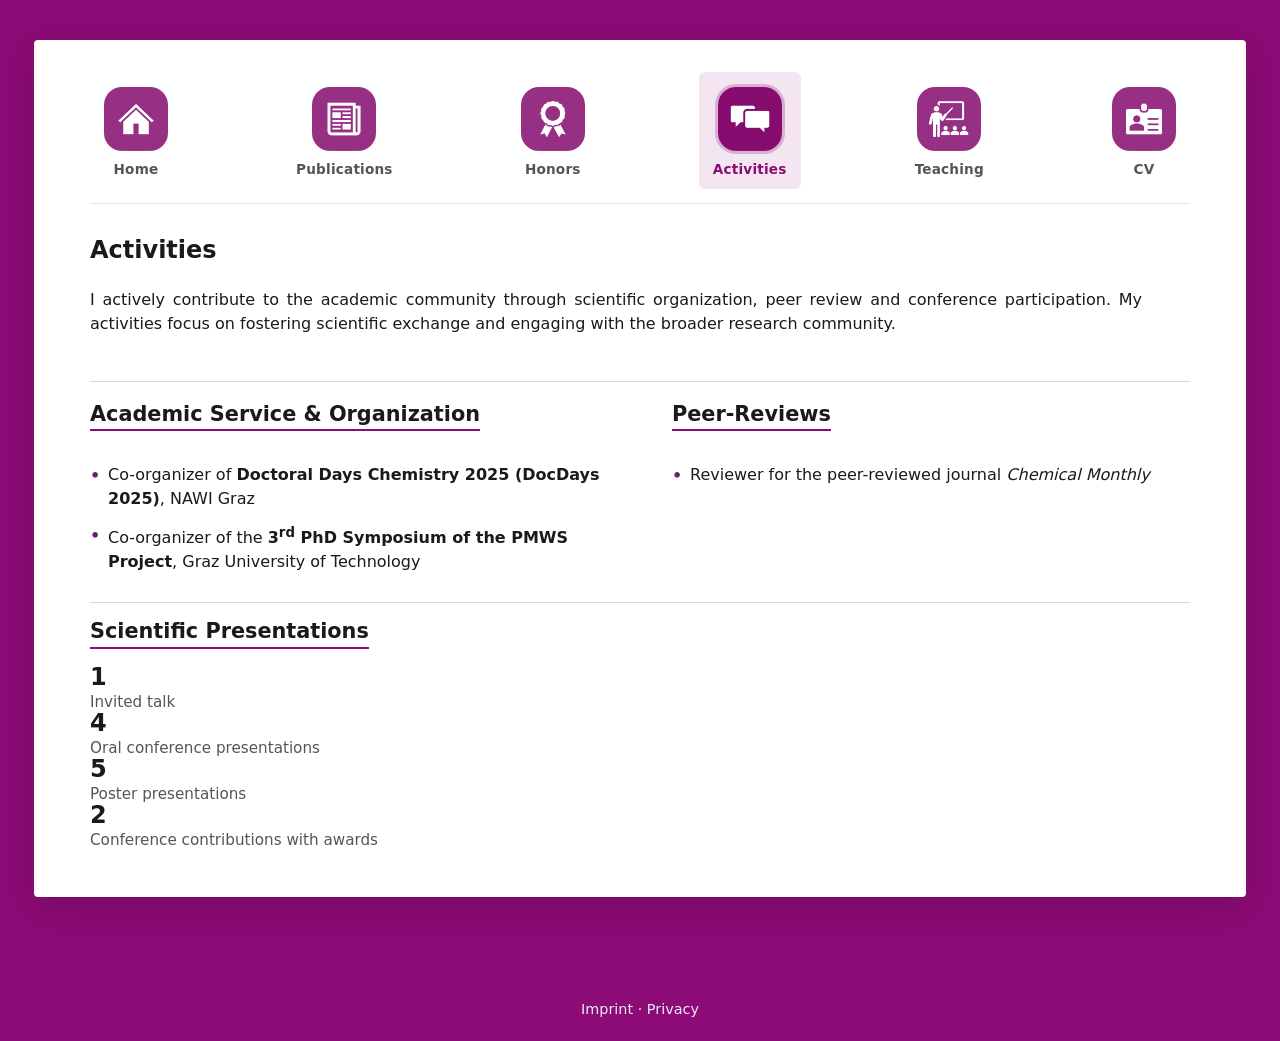
==== activities.html @ 8783dd0e "Update website (first public version) - V1" ====
<!DOCTYPE html>
<html lang="en">
<head>
  <meta charset="UTF-8">
  <link rel="stylesheet" href="style.css">
  <title>Activities – Nina Strasser</title>
</head>

<body>
  <div class="page">

    <nav class="icon-nav" aria-label="Primary navigation">
      <a class="nav-item" href="index.html">
        <img src="Assets/Symbol_Home.png" alt="" class="nav-icon">
        <span class="nav-label">Home</span>
      </a>

      <a class="nav-item" href="publications.html">
        <img src="Assets/Symbol_Publications.png" alt="" class="nav-icon">
        <span class="nav-label">Publications</span>
      </a>

      <a class="nav-item" href="awards.html">
        <img src="Assets/Symbol_Awards.png" alt="" class="nav-icon">
        <span class="nav-label">Honors</span>
      </a>

      <a class="nav-item active" href="activities.html">
        <img src="Assets/Symbol_Activities.png" alt="" class="nav-icon">
        <span class="nav-label">Activities</span>
      </a>

      <a class="nav-item" href="teaching.html">
        <img src="Assets/Symbol_Teaching.png" alt="" class="nav-icon">
        <span class="nav-label">Teaching</span>
      </a>

      <a class="nav-item" href="cv.html">
        <img src="Assets/Symbol_CV.png" alt="" class="nav-icon">
        <span class="nav-label">CV</span>
      </a>
    </nav>

    <!-- Intro block -->
    <section class="intro">
      <div class="intro-text">
        <h1>Activities</h1>

        <p class="lead">
          I actively contribute to the academic community through scientific organization,
          peer review and conference participation. My activities focus on fostering
          scientific exchange and engaging with the broader research community.
        </p>
      </div>
    </section>

    <hr class="section-divider">

    <!-- Two-column section -->
    <section class="info-section">
      <div class="info-column">
        <h2>Academic Service & Organization</h2>
        <ul class="research-list">
          <li>
            Co-organizer of <strong>Doctoral Days Chemistry 2025 (DocDays 2025)</strong>, NAWI Graz
          </li>
          <li>
            Co-organizer of the <strong>3<sup>rd</sup> PhD Symposium of the PMWS Project</strong>,
            Graz University of Technology
          </li>
        </ul>
      </div>

      <div class="info-column">
        <h2>Peer-Reviews</h2>
        <ul class="research-list">
          <li>
            Reviewer for the peer-reviewed journal <em>Chemical Monthly</em>
          </li>
        </ul>
      </div>
    </section>

    <hr class="section-divider">

    <!-- Full-width counters -->
    <section class="sheet">
      <h2>Scientific Presentations</h2>

      <div class="counter-grid">
        <div class="counter">
          <span class="counter-number">1</span>
          <span class="counter-label">Invited talk</span>
        </div>

        <div class="counter">
          <span class="counter-number">4</span>
          <span class="counter-label">Oral conference presentations</span>
        </div>

        <div class="counter">
          <span class="counter-number">5</span>
          <span class="counter-label">Poster presentations</span>
        </div>

        <div class="counter">
          <span class="counter-number">2</span>
          <span class="counter-label">Conference contributions with awards</span>
        </div>
      </div>
    </section>

  </div>

  <footer class="site-footer">
    <a href="imprint.html">Imprint</a> ·
    <a href="privacy.html">Privacy</a>
  </footer>

</body>
</html>
---- style.css ----
:root {
  --color-bg: #ffffff;
  --color-text: #1a1a1a;
  --color-text-secondary: #555555;
  --color-divider: #e6e6e6;

  --color-accent-primary: #8d0b76;
  --color-accent-secondary: #af549f;
  --color-accent-soft: #f3e6f1;
}

body {
  margin: 0;
  padding: 0 32px;       
  background-color: var(--color-accent-primary); /* #8d0b76 */
  font-family: system-ui, -apple-system, BlinkMacSystemFont, "Inter", sans-serif;
  color: var(--color-text);
}

h1, h2, h3 {
  color: var(--color-text);
  margin-top: 0;
}

h2 {
  border-bottom: 2px solid var(--color-accent-primary);
  display: inline-block;
  padding-bottom: 0.2rem;
}

a {
  color: var(--color-accent-primary);
  text-decoration: none;
}

a:hover {
  color: var(--color-accent-secondary);
  text-decoration: underline;
}

.card {
  background-color: var(--color-accent-soft);
  padding: 1.5rem;
  border-radius: 8px;
  margin-bottom: 1.5rem;
}

.icon {
  color: var(--color-accent-primary);
}

.page {
  background-color: var(--color-bg);
  max-width: 1100px;
  margin: 40px auto;              
  padding: 48px 56px;
  box-shadow: 0 10px 40px rgba(0, 0, 0, 0.18);
  border-radius: 4px;
}

.intro {
  display: grid;
  grid-template-columns: 1fr auto;
  gap: 48px;
  align-items: start;
  margin-bottom: 64px;
}

.intro-image {
  justify-self: end;
  margin-right: -12px;
  margin-top: 65px;
}

.profile-photo {
  max-width: 220px;  
  height: auto;
}

.banner img{
  width: 100%;
  height: auto;
  display: block;
}

.page .banner{
  margin: -1.8rem -2rem 0.75rem -2rem;
}

.icon-nav{
  display: flex;
  justify-content: space-between;
  margin-top: -16px;
  gap: 18px;
  margin-bottom: 28px;
  padding-bottom: 14px;
  border-bottom: 1px solid var(--color-divider);
}

.nav-item{
  display: flex;
  flex-direction: column;
  align-items: center;
  gap: 10px;
  text-decoration: none;
  color: var(--color-text-secondary);
  padding: 15px 14px 12px;
  border-radius: 6px;
  transition: transform 160ms ease, background-color 160ms ease;
}

.nav-icon{
  width: 64px;     /* passe gerne an: 56–72 */
  height: 64px;
  display: block;
  border-radius: 18px; /* passend zu deinen PNGs */
  opacity: 0.85;
  transition: transform 160ms ease, filter 160ms ease, opacity 160ms ease, box-shadow 160ms ease;
}

.nav-label{
  font-size: 0.85rem;
  font-weight: 600;
  letter-spacing: 0.2px;
}

/* Hover: “klickbar” */
.nav-item:hover{
  background: rgba(141, 11, 118, 0.06); /* sehr soft lila */
  transform: translateY(-1px);
}
.nav-item:hover .nav-icon{
  opacity: 1;
  filter: brightness(1.08) saturate(1.05);
  box-shadow: 0 10px 22px rgba(0,0,0,0.10);
  transform: translateY(-2px);
}
.nav-item:hover .nav-label{
  color: var(--color-accent-primary);
}

/* Active: “du bist hier” */
.nav-item.active{
  background: rgba(141, 11, 118, 0.10);
}
.nav-item.active .nav-icon{
  opacity: 1;
  box-shadow: 0 0 0 3px rgba(141, 11, 118, 0.25);
}
.nav-item.active .nav-label{
  color: var(--color-accent-primary);
}


.intro-text {
  text-align: justify;
  -webkit-hyphens: auto;
  -ms-hyphens: auto;
  hyphens: auto;
  line-height: 1.5;
}

/* Section divider (horizontal line like navigation) */
.section-divider {
  border: none;
  height: 1px;
  background-color: #d8d8d8;
  margin: 48px 0 40px 0;
}

/* Info section layout */
.info-section {
  display: grid;
  grid-template-columns: 1fr 1fr;
  gap: 64px;
  max-width: 1100px;
  padding-top: 4px;
}

/* Headings */
.info-section h2 {
  margin-top: 0;
  margin-bottom: 16px;
  font-size: 1.3rem;
}

/* Research list */
.research-list {
  list-style: none;
  padding-left: 0;
}

.research-list li {
  margin-bottom: 12px;
  line-height: 1.5;
}

.contact-list {
  list-style: none;
  padding-left: 0;
}

.contact-list li {
  margin-bottom: 10px;
}

.contact-list a {
  color: inherit;
  text-decoration: none;
  border-bottom: 1px solid #bbb;
}

.contact-list a:hover {
  border-bottom-color: #6b1f6f; /* dein Lila */
}

.section-divider {
  margin: 12px 0 16px 0;  /* vorher war das zu großzügig */
}

.info-section h2 {
  margin-top: 0;
}

.research-list li {
  position: relative;
  padding-left: 18px;
  margin-bottom: 12px;
  line-height: 1.5;
}

.research-list li::before {
  content: "•";
  position: absolute;
  left: 0;
  top: 0.05em;
  color: #6b1f6f;
  font-weight: bold;
}

.intro p:last-of-type {
  margin-bottom: 15px;
}

.intro {
  padding-bottom: 15px;
  margin-bottom: 15px;
}

/* ===== Publications ===== */

.page-header {
  margin: 22px 0 18px;
}

.page-subtitle {
  margin-top: 6px;
  max-width: 70ch;
  opacity: 0.9;
}

.pub-years {
  margin-top: 18px;
  display: grid;
  gap: 0px;
}

.pub-year-title {
  margin: 18px 0 12px;
  font-size: 1.25rem;
  letter-spacing: 0.3px;
}

.pub-card {
  display: grid;
  grid-template-columns: 180px 1fr;
  gap: 18px;
  padding: 14px;
  border-radius: 16px;
  border: 2px solid var(--color-accent);
  background: rgba(255, 255, 255, 0.35);

  align-items: start;   /* <<< DAS ist der Schlüssel */
}

.pub-thumb {
  border-radius: 14px;
  overflow: hidden;
  border: 1px solid rgba(0,0,0,0.12);
  background: rgba(255,255,255,0.55);
  display: flex;
  align-items: center;
  justify-content: center;
}

.pub-thumb img {
  width: 100%;
  height: auto;
  display: block;
}


.pub-thumb--placeholder {
  font-size: 0.95rem;
  opacity: 0.75;
}

.pub-citation {
  margin: 0;
  line-height: 1.45;
  text-align: justify;
  hyphens: auto;
}

.pub-title {
  font-weight: 700;
}

.pub-venue {
  opacity: 0.95;
}

.pub-link {
  margin-left: 8px;
  font-weight: 600;
  text-decoration: none;
}

.pub-link:hover {
  text-decoration: underline;
}

.pub-summary {
  margin: 10px 0 10px;
  line-height: 1.55;
  max-width: 85ch;
  text-align: justify;
  hyphens: auto;
}

 
.pub-actions {
  display: flex;
  flex-wrap: wrap;
  gap: 8px;
  margin: 8px 0 10px;
}

.pub-button {
  display: inline-block;
  padding: 7px 10px;
  border-radius: 999px;
  border: 1px solid rgba(0,0,0,0.14);
  background: rgba(255, 255, 255, 0.65);
  text-decoration: none;
  font-weight: 600;
  font-size: 0.95rem;
}

.pub-button:hover {
  filter: brightness(0.98);
}

.pub-tags {
  display: flex;
  flex-wrap: wrap;
  gap: 8px;
  margin-top: 6px;
}

.pub-tag {
  display: inline-block;
  padding: 6px 10px;
  border-radius: 999px;
  background: #f3e6f1;
  border: 1px solid #d6b4d0;
  font-size: 0.92rem;
  line-height: 1;
}


@media (max-width: 720px) {
  .pub-card {
    grid-template-columns: 1fr;
  }
  .pub-thumb {
    max-width: 420px;
  }
}

.site-footer {
  margin-top: 80px;
  padding: 24px 0;
  text-align: center;
  font-size: 0.9rem;
  color: #efe9f7;
}

.site-footer a {
  color: inherit;
  text-decoration: none;
}

.site-footer a:hover {
  text-decoration: underline;
}

.legal-separator {
  border: none;
  border-top: 1px solid #ddd;
  margin: 40px 0;
}

.cv-actions {
  display: flex;
  gap: 12px;
  margin: 18px 0 10px;
  flex-wrap: wrap;
}

.btn {
  display: inline-flex;
  align-items: center;
  padding: 10px 14px;
  border-radius: 12px;
  border: 1px solid rgba(0,0,0,0.12);
  text-decoration: none;
  font-weight: 600;
}

.btn.primary {
  border-color: transparent;
}

.meta {
  margin-top: 6px;
  opacity: 0.8;
}


.btn.primary {
  background-color: #8b1d6b;
  color: #fff;
  border: 1px solid #8b1d6b;
}

.btn:hover {
  transform: translateY(-1px);
  box-shadow: 0 4px 10px rgba(0,0,0,0.12);
}

.cv-follow {
  display: flex;
  align-items: center;
  gap: 10px;
  margin-top: 24px;
}

.follow-label {
  font-size: 0.85rem;
  opacity: 0.8;
  margin-right: 4px;
}

.follow-icon {
  width: 28px;          /* ↓ kleiner */
  height: 28px;         /* ↓ kleiner */
  border-radius: 50%;
  background-color: #8d0b76;
  display: inline-flex;
  align-items: center;
  justify-content: center;
  transition: transform 0.15s ease, box-shadow 0.15s ease;
}

.follow-icon svg {
  width: 14px;          /* ↓ Icon selbst kleiner */
  height: 14px;
  fill: #ffffff;
}

.follow-icon:hover {
  transform: translateY(-1px);
  box-shadow: 0 4px 10px rgba(0,0,0,0.18);
}

.counter {
  display: flex;
  flex-direction: column;
  gap: 4px;
}

.counter-number {
  font-size: 1.5rem;
  font-weight: 700;
  color: var(--accent-color);
  line-height: 1;
}

.counter-label {
  font-size: 0.95rem;
  color: #555;
}

/* Unified section headings */
.info-section h2,
.sheet h2 {
  margin-top: 0;
  margin-bottom: 16px;
  font-size: 1.3rem;
}

/* Image cards (Awards) */
.card-grid {
  display: grid;
  grid-template-columns: repeat(3, minmax(0, 1fr));
  gap: 24px;
}

.card {
  margin: 0;
}

.card-img {
  width: 100%;
  height: auto;
  display: block;
  border-radius: 10px;
  border: 1px solid #d8d8d8;
}

.card-caption {
  margin-top: 10px;
  font-size: 0.95rem;
  line-height: 1.4;
  color: #333;
}

/* Certificates grid */
.expand summary {
  cursor: pointer;
  font-weight: 600;
  margin-bottom: 16px;
}

.thumb-grid {
  display: grid;
  grid-template-columns: repeat(4, minmax(0, 1fr));
  gap: 18px;
  margin-top: 18px;
}

.thumb {
  margin: 0;
}

.thumb img {
  width: 100%;
  height: auto;
  display: block;
  border-radius: 10px;
  border: 1px solid #d8d8d8;
}

.thumb figcaption {
  margin-top: 8px;
  font-size: 0.85rem;
  color: #444;
  line-height: 1.3;
}

/* Responsive */
@media (max-width: 900px) {
  .card-grid { grid-template-columns: 1fr; }
  .thumb-grid { grid-template-columns: repeat(2, minmax(0, 1fr)); }
}
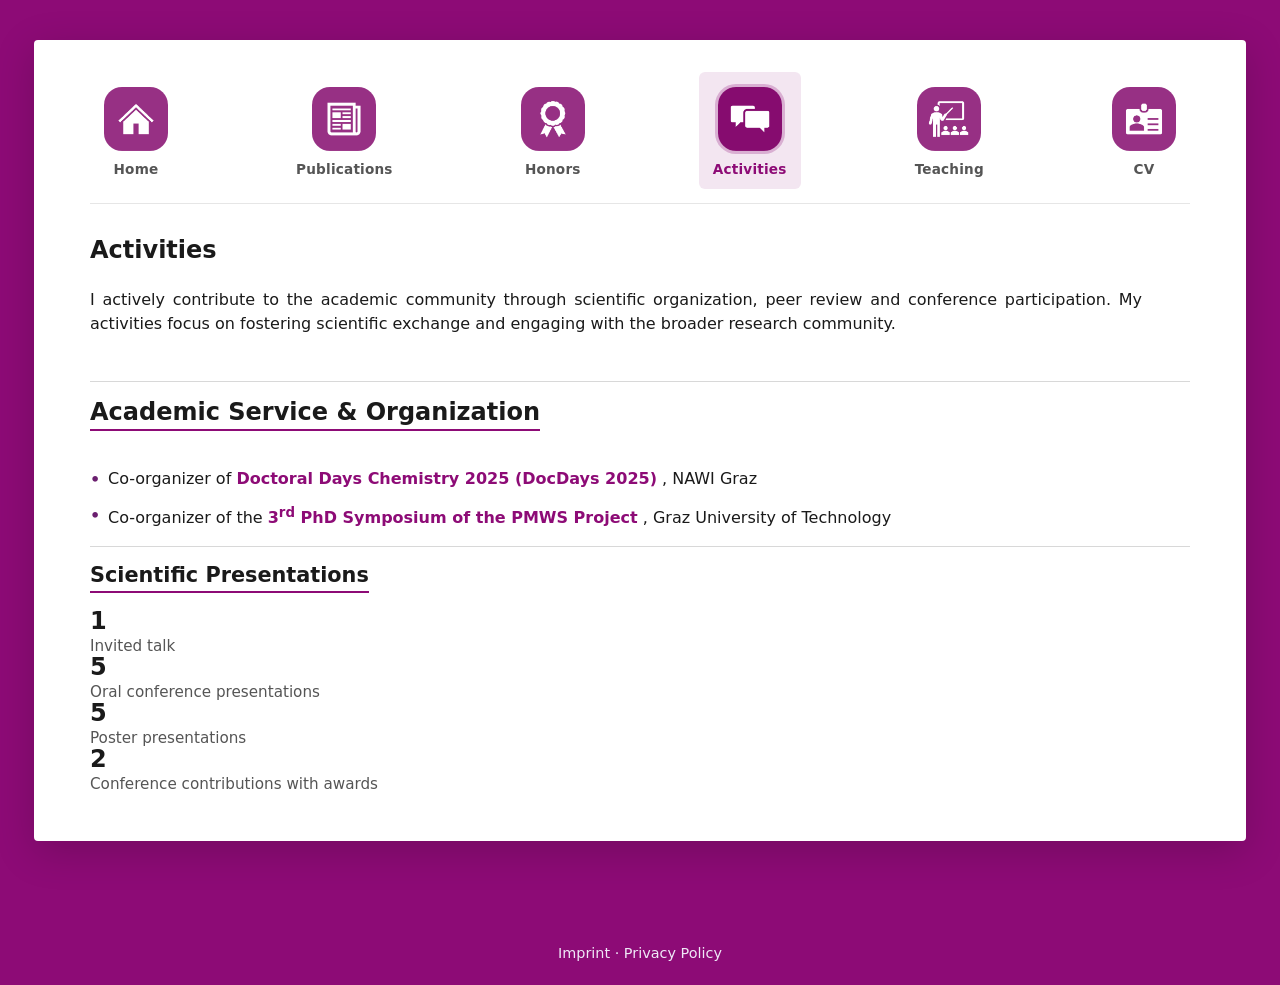
==== commit 86eec79c: "Update website" ====
--- a/activities.html
+++ b/activities.html
@@ -57,29 +57,25 @@
     <hr class="section-divider">
 
     <!-- Two-column section -->
-    <section class="info-section">
-      <div class="info-column">
-        <h2>Academic Service & Organization</h2>
-        <ul class="research-list">
-          <li>
-            Co-organizer of <strong>Doctoral Days Chemistry 2025 (DocDays 2025)</strong>, NAWI Graz
-          </li>
-          <li>
-            Co-organizer of the <strong>3<sup>rd</sup> PhD Symposium of the PMWS Project</strong>,
-            Graz University of Technology
-          </li>
-        </ul>
-      </div>
+<div class="info-column">
+  <h2>Academic Service & Organization</h2>
+  <ul class="research-list">
+    <li>
+      Co-organizer of 
+      <a href="https://www.nawigraz.at/de/neuigkeiten/docdays-chemistry-2025/" target="_blank" rel="noopener">
+        <strong>Doctoral Days Chemistry 2025 (DocDays 2025)</strong>
+      </a>, NAWI Graz
+    </li>
+    <li>
+      Co-organizer of the 
+      <a href="https://www.tugraz.at/projekte/pmws/symposia-and-schools" target="_blank" rel="noopener">
+        <strong>3<sup>rd</sup> PhD Symposium of the PMWS Project</strong>
+      </a>,
+      Graz University of Technology
+    </li>
+  </ul>
+</div>
 
-      <div class="info-column">
-        <h2>Peer-Reviews</h2>
-        <ul class="research-list">
-          <li>
-            Reviewer for the peer-reviewed journal <em>Chemical Monthly</em>
-          </li>
-        </ul>
-      </div>
-    </section>
 
     <hr class="section-divider">
 
@@ -94,7 +90,7 @@
         </div>
 
         <div class="counter">
-          <span class="counter-number">4</span>
+          <span class="counter-number">5</span>
           <span class="counter-label">Oral conference presentations</span>
         </div>
 
@@ -114,7 +110,7 @@
 
   <footer class="site-footer">
     <a href="imprint.html">Imprint</a> ·
-    <a href="privacy.html">Privacy</a>
+    <a href="privacy.html">Privacy Policy</a>
   </footer>
 
 </body>
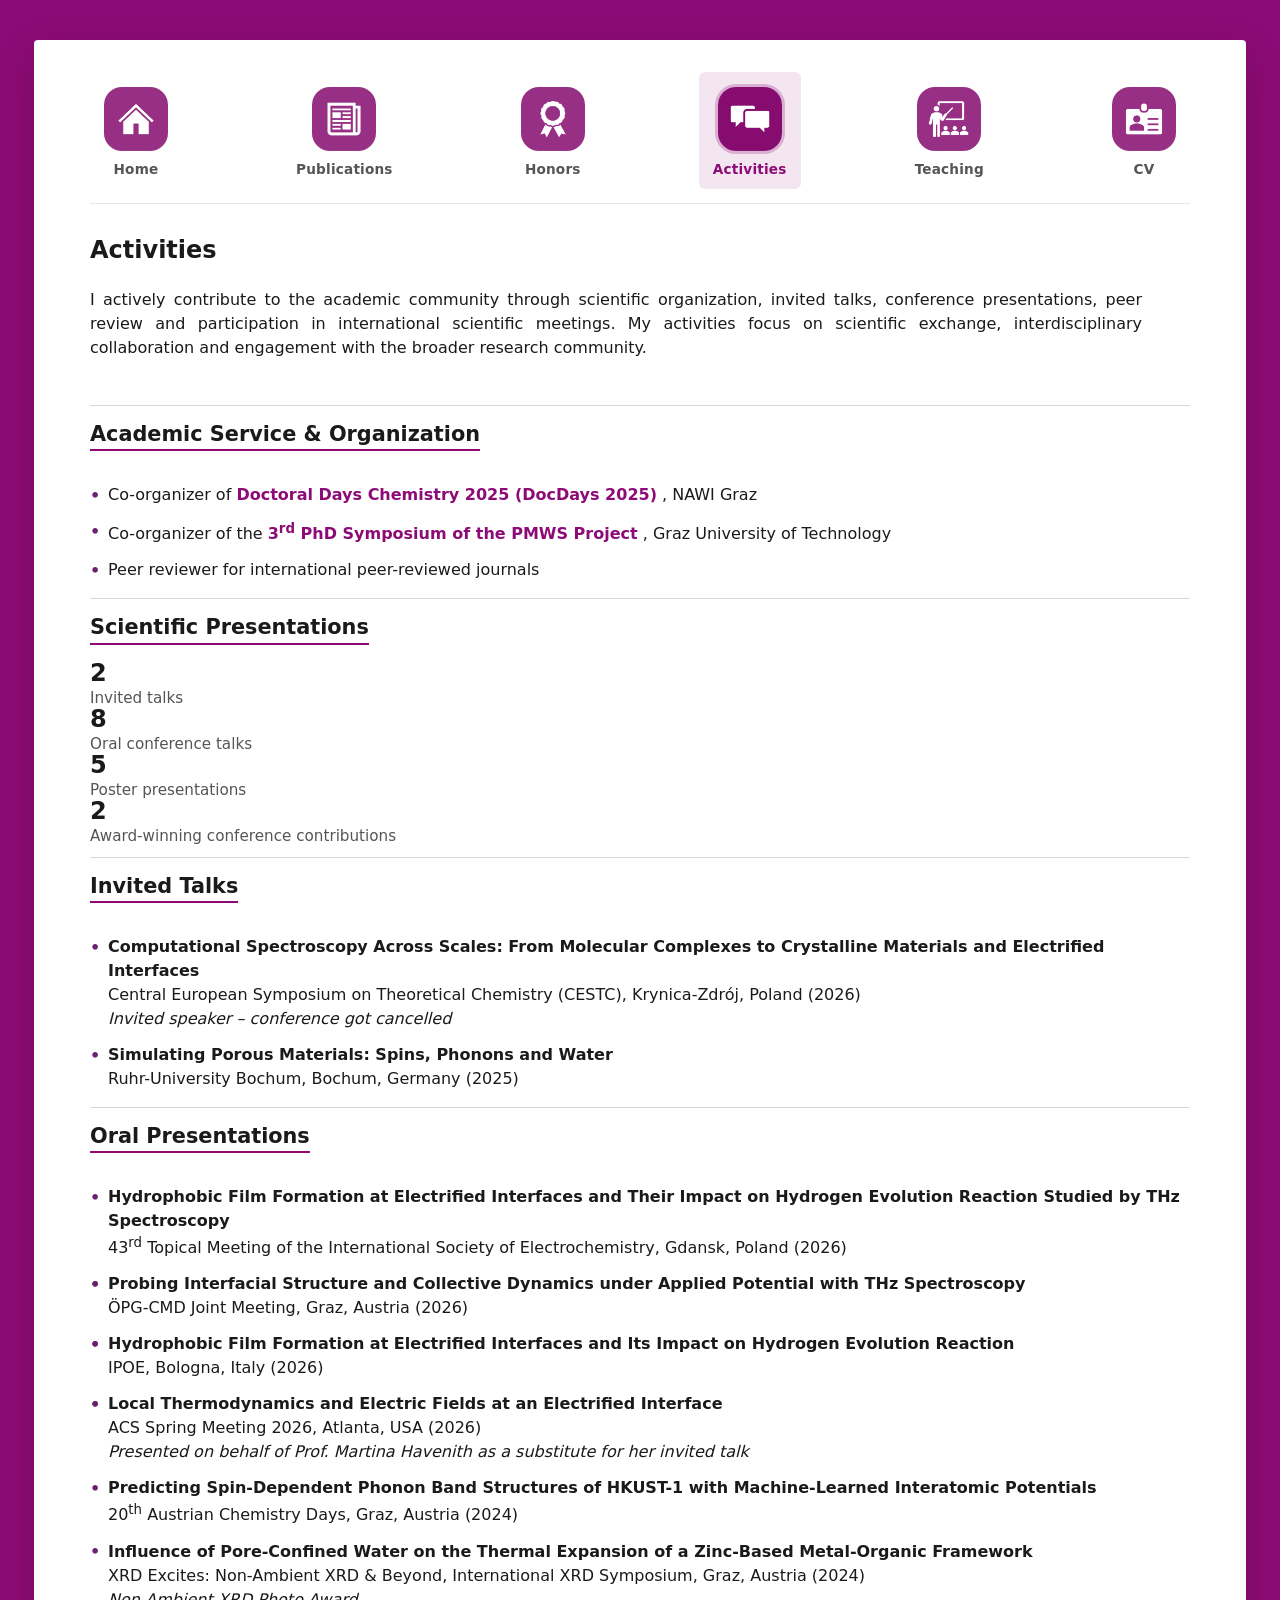
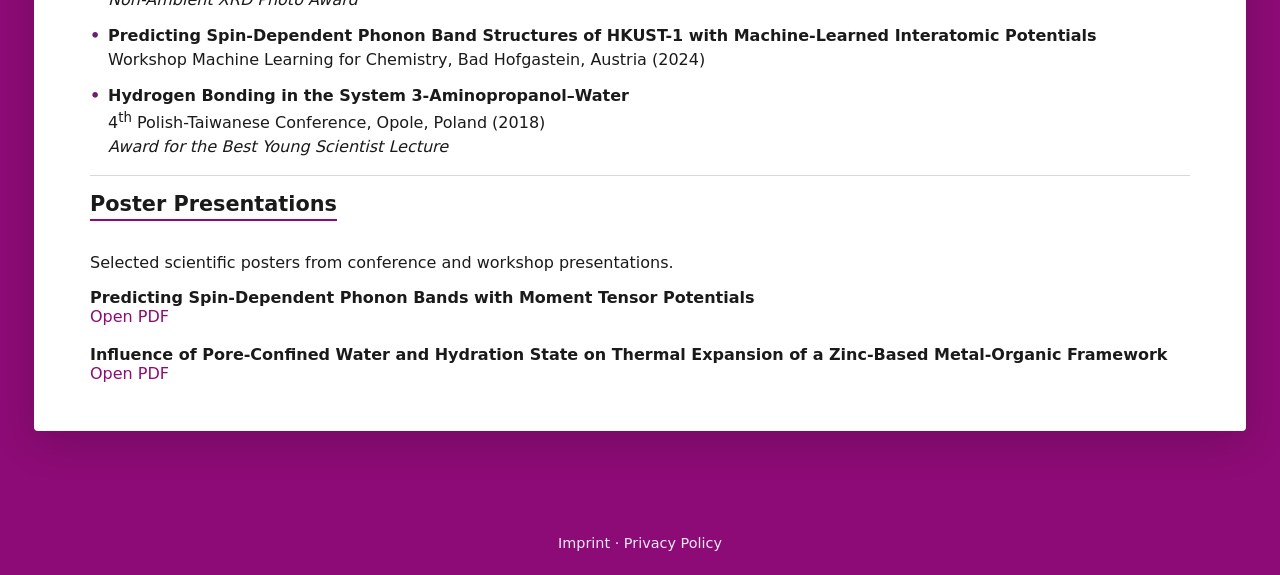
==== commit 63c91d88: "Update website content" ====
--- a/activities.html
+++ b/activities.html
@@ -1,118 +1,385 @@
 <!DOCTYPE html>
+
 <html lang="en">
+
 <head>
+
   <meta charset="UTF-8">
+
   <link rel="stylesheet" href="style.css">
+
   <title>Activities – Nina Strasser</title>
+
 </head>
 
 <body>
+
   <div class="page">
 
     <nav class="icon-nav" aria-label="Primary navigation">
+
       <a class="nav-item" href="index.html">
+
         <img src="Assets/Symbol_Home.png" alt="" class="nav-icon">
+
         <span class="nav-label">Home</span>
+
       </a>
 
       <a class="nav-item" href="publications.html">
+
         <img src="Assets/Symbol_Publications.png" alt="" class="nav-icon">
+
         <span class="nav-label">Publications</span>
+
       </a>
 
       <a class="nav-item" href="awards.html">
+
         <img src="Assets/Symbol_Awards.png" alt="" class="nav-icon">
+
         <span class="nav-label">Honors</span>
+
       </a>
 
       <a class="nav-item active" href="activities.html">
+
         <img src="Assets/Symbol_Activities.png" alt="" class="nav-icon">
+
         <span class="nav-label">Activities</span>
+
       </a>
 
       <a class="nav-item" href="teaching.html">
+
         <img src="Assets/Symbol_Teaching.png" alt="" class="nav-icon">
+
         <span class="nav-label">Teaching</span>
+
       </a>
 
       <a class="nav-item" href="cv.html">
+
         <img src="Assets/Symbol_CV.png" alt="" class="nav-icon">
+
         <span class="nav-label">CV</span>
-      </a>
+
+      </a>
+
     </nav>
 
+
     <!-- Intro block -->
+
     <section class="intro">
+
       <div class="intro-text">
+
         <h1>Activities</h1>
 
         <p class="lead">
+
           I actively contribute to the academic community through scientific organization,
-          peer review and conference participation. My activities focus on fostering
-          scientific exchange and engaging with the broader research community.
+          invited talks, conference presentations, peer review and participation in
+          international scientific meetings. My activities focus on scientific exchange,
+          interdisciplinary collaboration and engagement with the broader research community.
+
         </p>
+
       </div>
-    </section>
-
-    <hr class="section-divider">
-
-    <!-- Two-column section -->
-<div class="info-column">
-  <h2>Academic Service & Organization</h2>
-  <ul class="research-list">
-    <li>
-      Co-organizer of 
-      <a href="https://www.nawigraz.at/de/neuigkeiten/docdays-chemistry-2025/" target="_blank" rel="noopener">
-        <strong>Doctoral Days Chemistry 2025 (DocDays 2025)</strong>
-      </a>, NAWI Graz
-    </li>
-    <li>
-      Co-organizer of the 
-      <a href="https://www.tugraz.at/projekte/pmws/symposia-and-schools" target="_blank" rel="noopener">
-        <strong>3<sup>rd</sup> PhD Symposium of the PMWS Project</strong>
-      </a>,
-      Graz University of Technology
-    </li>
-  </ul>
+
+    </section>
+
+
+    <hr class="section-divider">
+
+
+    <!-- Academic Service -->
+
+    <section class="sheet">
+
+      <h2>Academic Service & Organization</h2>
+
+      <ul class="research-list">
+
+        <li>
+
+          Co-organizer of
+
+          <a href="https://www.nawigraz.at/de/neuigkeiten/docdays-chemistry-2025/"
+             target="_blank"
+             rel="noopener">
+
+            <strong>Doctoral Days Chemistry 2025 (DocDays 2025)</strong>
+
+          </a>,
+
+          NAWI Graz
+
+        </li>
+
+        <li>
+
+          Co-organizer of the
+
+          <a href="https://www.tugraz.at/projekte/pmws/symposia-and-schools"
+             target="_blank"
+             rel="noopener">
+
+            <strong>3<sup>rd</sup> PhD Symposium of the PMWS Project</strong>
+
+          </a>,
+
+          Graz University of Technology
+
+        </li>
+
+        <li>
+
+          Peer reviewer for international peer-reviewed journals
+
+        </li>
+
+      </ul>
+
+    </section>
+
+
+    <hr class="section-divider">
+
+
+    <!-- Scientific presentation counters -->
+
+    <section class="sheet">
+
+      <h2>Scientific Presentations</h2>
+
+      <div class="counter-grid">
+
+        <div class="counter">
+
+          <span class="counter-number">2</span>
+
+          <span class="counter-label">Invited talks</span>
+
+        </div>
+
+        <div class="counter">
+
+          <span class="counter-number">8</span>
+
+          <span class="counter-label">Oral conference talks</span>
+
+        </div>
+
+        <div class="counter">
+
+          <span class="counter-number">5</span>
+
+          <span class="counter-label">Poster presentations</span>
+
+        </div>
+
+        <div class="counter">
+
+          <span class="counter-number">2</span>
+
+          <span class="counter-label">Award-winning conference contributions</span>
+
+        </div>
+
+      </div>
+
+    </section>
+
+
+    <hr class="section-divider">
+
+
+    <!-- Invited talks -->
+
+    <section class="sheet">
+
+      <h2>Invited Talks</h2>
+
+      <ul class="research-list">
+
+        <li>
+
+          <strong>Computational Spectroscopy Across Scales: From Molecular Complexes to Crystalline Materials and Electrified Interfaces</strong><br>
+
+          Central European Symposium on Theoretical Chemistry (CESTC),
+          Krynica-Zdrój, Poland (2026)<br>
+
+          <em>Invited speaker – conference got cancelled</em>
+
+        </li>
+
+        <li>
+
+          <strong>Simulating Porous Materials: Spins, Phonons and Water</strong><br>
+
+          Ruhr-University Bochum, Bochum, Germany (2025)
+
+        </li>
+
+      </ul>
+
+    </section>
+
+
+    <hr class="section-divider">
+
+
+    <!-- Oral presentations -->
+
+    <section class="sheet">
+
+      <h2>Oral Presentations</h2>
+
+      <ul class="research-list">
+
+        <li>
+
+          <strong>Hydrophobic Film Formation at Electrified Interfaces and Their Impact on Hydrogen Evolution Reaction Studied by THz Spectroscopy</strong><br>
+          43<sup>rd</sup> Topical Meeting of the International Society of Electrochemistry, Gdansk, Poland (2026) <br>
+        </li>
+
+        <li>
+
+        <li>
+
+          <strong>Probing Interfacial Structure and Collective Dynamics under Applied Potential with THz Spectroscopy</strong><br>
+          ÖPG-CMD Joint Meeting, Graz, Austria (2026) <br>
+        </li>
+
+        <li>
+
+        <li>
+
+          <strong>Hydrophobic Film Formation at Electrified Interfaces and Its Impact on Hydrogen Evolution Reaction</strong><br>
+          IPOE, Bologna, Italy (2026) <br>
+        </li>
+
+        <li>
+
+        <li>
+
+          <strong>Local Thermodynamics and Electric Fields at an Electrified Interface</strong><br>
+          ACS Spring Meeting 2026, Atlanta, USA (2026) <br>
+          <em>Presented on behalf of Prof. Martina Havenith as a substitute for her invited talk</em>
+        </li>
+
+        <li>
+
+          <strong>Predicting Spin-Dependent Phonon Band Structures of HKUST-1 with Machine-Learned Interatomic Potentials</strong><br>
+
+          20<sup>th</sup> Austrian Chemistry Days, Graz, Austria (2024)
+
+        </li>
+
+        <li>
+
+          <strong>Influence of Pore-Confined Water on the Thermal Expansion of a Zinc-Based Metal-Organic Framework</strong><br>
+
+          XRD Excites: Non-Ambient XRD & Beyond,
+          International XRD Symposium, Graz, Austria (2024)<br>
+
+          <em>Non-Ambient XRD Photo Award</em>
+
+        </li>
+
+        <li>
+
+          <strong>Predicting Spin-Dependent Phonon Band Structures of HKUST-1 with Machine-Learned Interatomic Potentials</strong><br>
+
+          Workshop Machine Learning for Chemistry,
+          Bad Hofgastein, Austria (2024)
+
+        </li>
+
+        <li>
+
+          <strong>Hydrogen Bonding in the System 3-Aminopropanol–Water</strong><br>
+
+          4<sup>th</sup> Polish-Taiwanese Conference,
+          Opole, Poland (2018)<br>
+
+          <em>Award for the Best Young Scientist Lecture</em>
+
+        </li>
+
+      </ul>
+
+    </section>
+
+
+    <hr class="section-divider">
+
+
+<section class="sheet">
+
+  <h2>Poster Presentations</h2>
+
+  <p class="lead">
+    Selected scientific posters from conference and workshop presentations.
+  </p>
+
+  <div class="poster-list">
+
+    <div class="poster-item">
+
+      <div class="poster-info">
+        <strong>
+          Predicting Spin-Dependent Phonon Bands with Moment Tensor Potentials
+        </strong>
+      </div>
+
+      <a class="poster-pdf"
+         href="Assets/Poster_2.pdf"
+         target="_blank"
+         rel="noopener">
+        Open PDF
+      </a>
+
+    </div>
+    <br>
+
+    <div class="poster-item">
+
+      <div class="poster-info">
+        <strong>
+          Influence of Pore-Confined Water and Hydration State on Thermal Expansion of a Zinc-Based Metal-Organic Framework
+        </strong>
+      </div>
+
+      <a class="poster-pdf"
+         href="Assets/Poster_1.pdf"
+         target="_blank"
+         rel="noopener">
+        Open PDF
+      </a>
+
+    </div>
+
+  </div>
+
+</section>
+
+
+
+
 </div>
 
-
-    <hr class="section-divider">
-
-    <!-- Full-width counters -->
-    <section class="sheet">
-      <h2>Scientific Presentations</h2>
-
-      <div class="counter-grid">
-        <div class="counter">
-          <span class="counter-number">1</span>
-          <span class="counter-label">Invited talk</span>
-        </div>
-
-        <div class="counter">
-          <span class="counter-number">5</span>
-          <span class="counter-label">Oral conference presentations</span>
-        </div>
-
-        <div class="counter">
-          <span class="counter-number">5</span>
-          <span class="counter-label">Poster presentations</span>
-        </div>
-
-        <div class="counter">
-          <span class="counter-number">2</span>
-          <span class="counter-label">Conference contributions with awards</span>
-        </div>
-      </div>
-    </section>
-
-  </div>
-
   <footer class="site-footer">
+
     <a href="imprint.html">Imprint</a> ·
+
     <a href="privacy.html">Privacy Policy</a>
+
   </footer>
 
+
 </body>
+
 </html>
-
